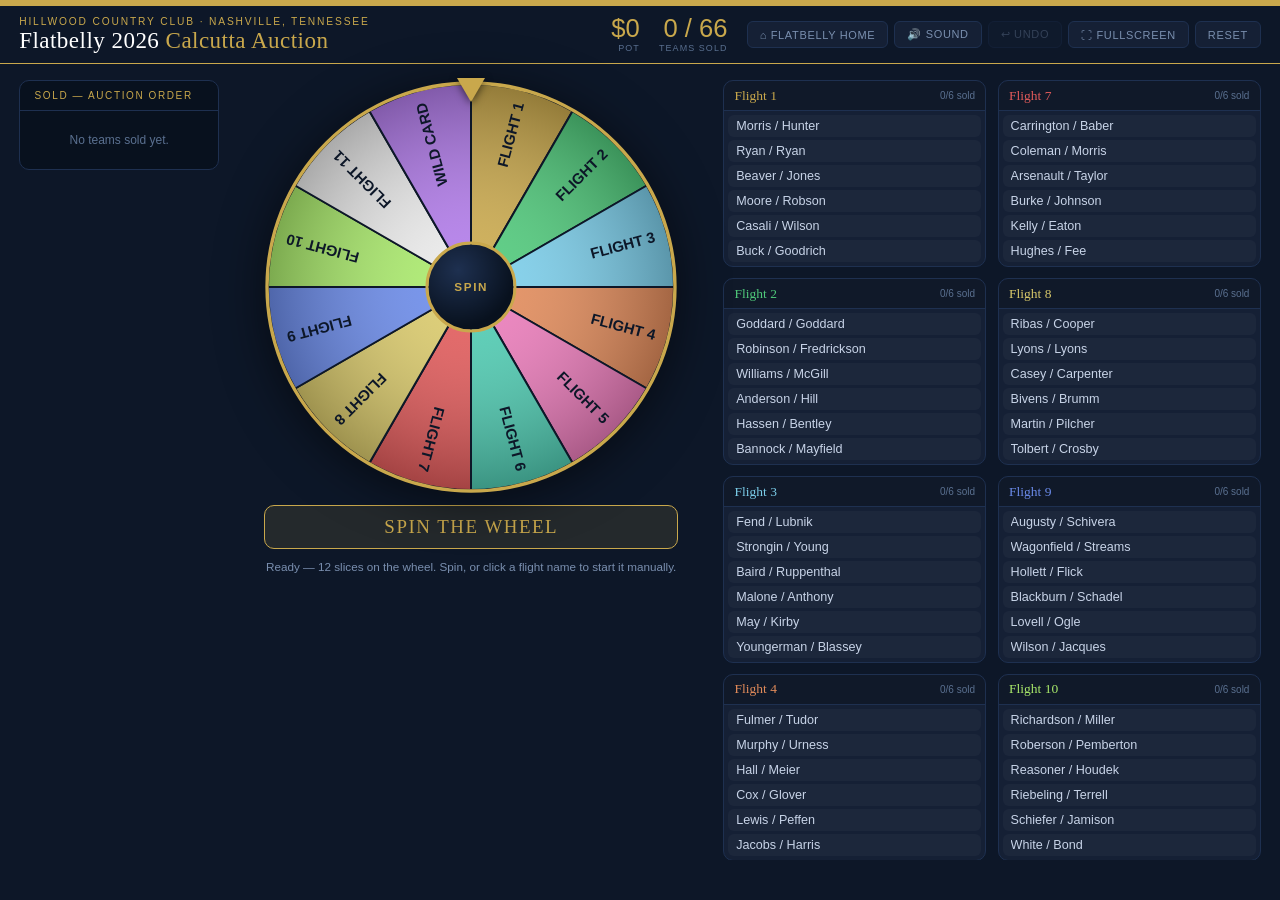
==== calcutta.html @ bdec3288 "Calcutta wheel: manual flight override Click a flight header to put that flight on the block without" ====
<!DOCTYPE html>
<html lang="en">
<head>
  <meta charset="UTF-8">
  <meta name="viewport" content="width=device-width, initial-scale=1.0">
  <title>The Calcutta — The 2026 Flatbelly</title>
  <style>
    *, *::before, *::after { box-sizing: border-box; margin: 0; padding: 0; }
    :root {
      --navy: #0d1728; --navy2: #152035; --navy3: #08111e;
      --line: #1e3050; --gold: #C9A84C; --mut: #7a8faf; --dim: #5a7090;
      --wc: #b07ae8;
    }
    html, body { height: 100%; }
    body { background: var(--navy); font-family: Georgia, 'Times New Roman', serif; color: #fff; overflow-x: hidden; }
    .hero-stripe { height: 6px; background: var(--gold); }
    .topbar { display: flex; align-items: center; justify-content: space-between; gap: 1rem; padding: 0.6rem 1.2rem; border-bottom: 1px solid var(--gold); background: var(--navy); flex-wrap: wrap; }
    .brand { display: flex; flex-direction: column; }
    .brand-eyebrow { font-size: clamp(9px, 0.8vw, 12px); letter-spacing: 0.18em; color: var(--gold); font-family: 'Helvetica Neue', Arial, sans-serif; font-weight: 500; text-transform: uppercase; }
    .brand-title { font-size: clamp(18px, 1.8vw, 28px); font-weight: normal; letter-spacing: 0.02em; }
    .brand-title span { color: var(--gold); }
    .top-status { display: flex; align-items: center; gap: 1.2rem; }
    .pickcount { text-align: right; font-family: 'Helvetica Neue', Arial, sans-serif; }
    .pickcount .n { font-size: clamp(20px, 2vw, 30px); color: var(--gold); font-weight: 500; line-height: 1; }
    .pickcount .l { font-size: clamp(8px, 0.7vw, 11px); letter-spacing: 0.12em; text-transform: uppercase; color: var(--dim); margin-top: 2px; }
    .ctl { display: flex; gap: 6px; }
    .cbtn { font-family: 'Helvetica Neue', Arial, sans-serif; font-size: 11px; letter-spacing: 0.06em; text-transform: uppercase; padding: 6px 12px; border-radius: 6px; border: 1px solid var(--line); background: var(--navy2); color: var(--mut); cursor: pointer; }
    .cbtn:hover { color: #c8d4e8; border-color: #2e4570; }
    .cbtn:disabled { opacity: 0.35; cursor: default; }
    .cbtn.danger:hover { color: #e05a5a; border-color: #6a2a2a; }

    .stage { display: grid; grid-template-columns: clamp(200px, 15vw, 280px) 1fr minmax(440px, 42vw); gap: 1rem; padding: 1rem 1.2rem; align-items: start; height: calc(100vh - 88px); }
    @media (max-width: 1100px) { .stage { grid-template-columns: 1fr; height: auto; } }

    /* ---------- left: sold stream ---------- */
    .stream { border: 1px solid var(--line); border-radius: 10px; background: var(--navy3); display: flex; flex-direction: column; max-height: 100%; overflow: hidden; }
    .stream-head { padding: 0.55rem 0.9rem; border-bottom: 1px solid var(--line); font-family: 'Helvetica Neue', Arial, sans-serif; font-size: 10px; letter-spacing: 0.16em; text-transform: uppercase; color: var(--gold); display: flex; justify-content: space-between; align-items: center; }
    .stream-count { color: var(--dim); }
    .stream-list { overflow-y: auto; padding: 6px; display: flex; flex-direction: column; gap: 4px; }
    .s-item { display: flex; align-items: center; gap: 8px; padding: 5px 8px; border-radius: 7px; background: rgba(255,255,255,0.03); border-left: 3px solid var(--fc, var(--line)); font-family: 'Helvetica Neue', Arial, sans-serif; animation: slidein 0.35s ease; }
    @keyframes slidein { from { transform: translateX(-14px); opacity: 0; } to { transform: none; opacity: 1; } }
    .s-no { font-size: clamp(11px, 1.3vh, 14px); font-weight: 600; color: var(--fc, var(--gold)); min-width: 22px; text-align: right; }
    .s-name { font-size: clamp(12px, 1.5vh, 16px); color: #e8eef8; white-space: nowrap; overflow: hidden; text-overflow: ellipsis; }
    .s-sub { font-size: clamp(8px, 1vh, 11px); color: var(--dim); margin-top: 1px; white-space: nowrap; overflow: hidden; text-overflow: ellipsis; }
    .s-body { min-width: 0; flex: 1; }
    .s-amt { font-size: clamp(12px, 1.5vh, 16px); font-weight: 600; color: var(--gold); flex-shrink: 0; }
    .s-item { cursor: pointer; }
    .s-item:hover { background: rgba(255,255,255,0.08); }
    .s-item.editing { cursor: default; flex-wrap: wrap; }
    .s-edit { display: flex; gap: 5px; width: 100%; margin-top: 5px; }
    .s-edit input { font-family: 'Helvetica Neue', Arial, sans-serif; font-size: 12px; padding: 4px 7px; border-radius: 6px; border: 1px solid var(--line); background: var(--navy2); color: #fff; min-width: 0; outline: none; }
    .s-edit input:focus { border-color: var(--gold); }
    .s-edit .se-amt { width: 34%; text-align: center; }
    .s-edit .se-buyer { flex: 1; }
    .s-edit button { font-size: 12px; padding: 4px 9px; border-radius: 6px; border: 1px solid var(--gold); background: rgba(201,168,76,0.15); color: var(--gold); cursor: pointer; }
    .stream-empty { padding: 1rem; font-family: 'Helvetica Neue', Arial, sans-serif; font-size: 12px; color: var(--dim); text-align: center; }

    /* ---------- center ---------- */
    .center { display: flex; flex-direction: column; align-items: center; gap: 0.8rem; min-width: 0; max-height: 100%; }

    .block-card { width: 100%; text-align: center; border-radius: 16px; border: 2px solid var(--fc, var(--gold)); background: linear-gradient(180deg, rgba(255,255,255,0.05), rgba(0,0,0,0.25)), var(--navy2); box-shadow: 0 0 60px -18px var(--fc, var(--gold)); padding: 1.4rem 1.5rem 1.2rem; display: none; animation: pop 0.35s cubic-bezier(0.2, 1.5, 0.4, 1); }
    .block-card.show { display: block; }
    .bc-eyebrow { font-family: 'Helvetica Neue', Arial, sans-serif; font-size: clamp(10px, 1.4vh, 15px); letter-spacing: 0.24em; text-transform: uppercase; color: var(--fc, var(--gold)); margin-bottom: 0.5rem; }
    .bc-eyebrow .gnum { color: var(--mut); letter-spacing: 0.08em; }
    .bc-leader { font-size: clamp(28px, 6.6vh, 74px); line-height: 1.08; color: #fff; text-shadow: 0 3px 18px rgba(0,0,0,0.5); }
    .bc-leader .amp { color: var(--fc, var(--gold)); font-size: 0.7em; }
    .bc-partners { font-family: 'Helvetica Neue', Arial, sans-serif; font-size: clamp(12px, 2.2vh, 22px); color: var(--mut); margin-top: 0.7rem; line-height: 1.45; }
    .bc-sale { display: none; justify-content: center; gap: 10px; margin-top: 1.1rem; }
    .bc-sale.show { display: flex; }
    .bc-sale input { font-family: 'Helvetica Neue', Arial, sans-serif; font-size: clamp(14px, 2.2vh, 22px); padding: 0.45em 0.7em; border-radius: 9px; border: 1px solid var(--line); background: var(--navy3); color: #fff; text-align: center; outline: none; }
    .bc-sale input:focus { border-color: var(--fc, var(--gold)); box-shadow: 0 0 0 1px var(--fc, var(--gold)); }
    .bc-sale input::placeholder { color: var(--dim); }
    #amtInput { width: clamp(110px, 15vh, 190px); }
    #buyerInput { width: clamp(150px, 22vh, 280px); }
    #amtInput::-webkit-outer-spin-button, #amtInput::-webkit-inner-spin-button { -webkit-appearance: none; margin: 0; }
    #amtInput { -moz-appearance: textfield; appearance: textfield; }
    .bc-hint { font-family: 'Helvetica Neue', Arial, sans-serif; font-size: clamp(9px, 1.2vh, 13px); letter-spacing: 0.1em; text-transform: uppercase; color: var(--dim); margin-top: 1rem; }
    .bc-hint b { color: var(--fc, var(--gold)); font-weight: 600; border: 1px solid var(--fc, var(--gold)); border-radius: 5px; padding: 1px 8px; margin-right: 4px; }
    .block-card.wildmode .bc-leader { color: var(--wc); font-size: clamp(26px, 5.8vh, 62px); }

    .wheel-zone { display: flex; flex-direction: column; align-items: center; gap: 0.7rem; width: 100%; flex: 1; min-height: 0; justify-content: center; }
    .wheel-wrap { position: relative; width: min(100%, 46vh); aspect-ratio: 1; transition: width 0.4s ease; }
    body.auctioning .wheel-wrap { width: min(55%, 22vh); }
    #wheel { width: 100%; height: 100%; display: block; cursor: pointer; filter: drop-shadow(0 6px 24px rgba(0,0,0,0.55)); }
    #wheel.locked { cursor: default; }
    .pointer { position: absolute; top: -2px; left: 50%; transform: translateX(-50%); width: 0; height: 0; border-left: 14px solid transparent; border-right: 14px solid transparent; border-top: 24px solid var(--gold); filter: drop-shadow(0 2px 4px rgba(0,0,0,0.6)); z-index: 3; }
    .hub { position: absolute; top: 50%; left: 50%; transform: translate(-50%,-50%); width: 22%; height: 22%; border-radius: 50%; background: radial-gradient(circle at 35% 30%, #1e3050, var(--navy3) 70%); border: 3px solid var(--gold); display: flex; align-items: center; justify-content: center; z-index: 2; pointer-events: none; }
    .hub-txt { font-family: 'Helvetica Neue', Arial, sans-serif; font-size: clamp(8px, 1.3vh, 13px); letter-spacing: 0.14em; color: var(--gold); font-weight: 600; text-transform: uppercase; }
    .spin-btn { width: min(100%, 46vh); font-family: Georgia, serif; font-size: clamp(15px, 2.1vh, 22px); letter-spacing: 0.08em; padding: 0.6rem; border-radius: 10px; border: 1px solid var(--gold); background: rgba(201,168,76,0.12); color: var(--gold); cursor: pointer; text-transform: uppercase; }
    .spin-btn:hover:not(:disabled) { background: rgba(201,168,76,0.22); }
    .spin-btn:disabled { opacity: 0.3; cursor: default; }
    body.auctioning .spin-btn { display: none; }
    .status-sub-line { font-family: 'Helvetica Neue', Arial, sans-serif; font-size: clamp(10px, 1.3vh, 14px); color: var(--mut); text-align: center; }

    /* ---------- right: board (11 flights, masonry columns) ---------- */
    .board-wrap { max-height: 100%; overflow-y: auto; }
    .board { columns: 3; column-gap: 0.7rem; }
    @media (max-width: 1500px) { .board { columns: 2; } }
    @media (max-width: 1100px) { .board { columns: 2; } }
    @media (max-width: 700px) { .board { columns: 1; } }
    .flight { border: 1px solid var(--line); border-radius: 10px; background: var(--navy2); overflow: hidden; transition: box-shadow 0.25s, border-color 0.25s, opacity 0.25s; break-inside: avoid; margin-bottom: 0.7rem; }
    .flight.active { border-color: var(--fc); box-shadow: 0 0 0 1px var(--fc), 0 0 26px -8px var(--fc); }
    .flight.spent { opacity: 0.5; }
    .fl-head { display: flex; align-items: center; justify-content: space-between; gap: 6px; padding: 0.4rem 0.65rem; border-bottom: 1px solid var(--line); background: rgba(0,0,0,0.22); }
    .fl-head.clickable { cursor: pointer; }
    .fl-head.clickable:hover { background: rgba(255,255,255,0.09); box-shadow: inset 0 0 0 1px var(--fc); }
    .fl-name { font-size: clamp(12px, 1.5vh, 16px); color: var(--fc); }
    .fl-tag { font-family: 'Helvetica Neue', Arial, sans-serif; font-size: 8px; letter-spacing: 0.1em; text-transform: uppercase; padding: 2px 7px; border-radius: 9px; color: var(--navy); background: var(--fc); font-weight: 600; display: none; }
    .flight.active .fl-tag { display: inline-block; animation: pulse 1.4s infinite; }
    .fl-count { font-family: 'Helvetica Neue', Arial, sans-serif; font-size: 10px; color: var(--dim); }
    @keyframes pulse { 0%,100% { opacity: 1; } 50% { opacity: 0.45; } }
    @keyframes pop { from { transform: scale(0.6); opacity: 0; } to { transform: scale(1); opacity: 1; } }
    .teams { padding: 4px; display: flex; flex-direction: column; gap: 3px; }
    .team { display: flex; align-items: center; gap: 6px; padding: 3px 7px; border-radius: 6px; border: 1px solid transparent; background: rgba(255,255,255,0.03); font-family: 'Helvetica Neue', Arial, sans-serif; user-select: none; }
    .team .tinfo { flex: 1; min-width: 0; }
    .team .tleader { font-size: clamp(11px, 1.4vh, 14px); color: #c8d4e8; white-space: nowrap; overflow: hidden; text-overflow: ellipsis; display: block; }
    .team .pickno { font-size: 9px; font-weight: 600; color: var(--navy); background: var(--fc); border-radius: 8px; padding: 1px 6px; flex-shrink: 0; display: none; }
    .team.pickable { cursor: pointer; border-color: var(--fc); background: rgba(255,255,255,0.05); }
    .team.pickable:hover { background: rgba(255,255,255,0.12); transform: translateX(2px); }
    .team.pickable .tleader { color: #fff; }
    .team.wildable { cursor: pointer; border-color: var(--wc); box-shadow: 0 0 8px -3px var(--wc); }
    .team.wildable:hover { background: rgba(176,122,232,0.15); }
    .team.current { background: var(--fc); }
    .team.current .tleader { color: var(--navy); font-weight: 600; }
    .team.picked { opacity: 0.4; }
    .team.picked .tleader { text-decoration: line-through; color: var(--dim); }
    .team.picked .pickno { display: inline-block; }
    .team.picked.wild-pick .pickno { background: var(--wc); }

    /* ---------- result overlay ---------- */
    .overlay { position: fixed; inset: 0; background: rgba(5,10,20,0.82); display: none; align-items: center; justify-content: center; z-index: 50; cursor: pointer; }
    .overlay.show { display: flex; }
    .result-card { text-align: center; padding: 3rem 4.5rem; border-radius: 18px; background: var(--navy2); border: 2px solid var(--rc, var(--gold)); box-shadow: 0 0 80px -10px var(--rc, var(--gold)); animation: pop 0.45s cubic-bezier(0.2, 1.6, 0.4, 1); }
    .result-eyebrow { font-family: 'Helvetica Neue', Arial, sans-serif; font-size: clamp(10px, 1.3vh, 14px); letter-spacing: 0.22em; text-transform: uppercase; color: var(--mut); margin-bottom: 0.6rem; }
    .result-name { font-size: clamp(40px, 9vh, 92px); color: var(--rc, var(--gold)); line-height: 1.05; }
    .result-sub { font-family: 'Helvetica Neue', Arial, sans-serif; font-size: clamp(12px, 1.6vh, 17px); color: var(--mut); margin-top: 0.9rem; }
    #confetti { position: fixed; inset: 0; pointer-events: none; z-index: 60; }

    .done-card { width: 100%; text-align: center; border: 1px solid var(--gold); border-radius: 16px; background: rgba(201,168,76,0.1); padding: 2.2rem 1rem; font-size: clamp(20px, 3.6vh, 40px); color: var(--gold); display: none; }
    body.done .done-card { display: block; }
  </style>
</head>
<body>
  <div class="hero-stripe"></div>
  <div class="topbar">
    <div class="brand">
      <div class="brand-eyebrow">Hillwood Country Club · Nashville, Tennessee</div>
      <div class="brand-title">Flatbelly 2026 <span>Calcutta Auction</span></div>
    </div>
    <div class="top-status">
      <div class="pickcount"><div class="n" id="potN">$0</div><div class="l">Pot</div></div>
      <div class="pickcount"><div class="n" id="pickN">0 / 66</div><div class="l">Teams Sold</div></div>
      <div class="ctl">
        <a class="cbtn" href="index.html" style="text-decoration:none;display:inline-flex;align-items:center;">⌂ Flatbelly Home</a>
        <button class="cbtn" id="soundBtn">🔊 Sound</button>
        <button class="cbtn" id="undoBtn">↩ Undo</button>
        <button class="cbtn" id="fsBtn">⛶ Fullscreen</button>
        <button class="cbtn danger" id="resetBtn">Reset</button>
      </div>
    </div>
  </div>

  <div class="stage">
    <!-- left: running sold stream -->
    <div class="stream">
      <div class="stream-head"><span>Sold — Auction Order</span><span class="stream-count" id="streamCount"></span></div>
      <div class="stream-list" id="streamList"><div class="stream-empty">No teams sold yet.</div></div>
    </div>

    <!-- center: current team + wheel -->
    <div class="center">
      <div class="block-card" id="blockCard">
        <div class="bc-eyebrow" id="bcEyebrow"></div>
        <div class="bc-leader" id="bcLeader"></div>
        <div class="bc-partners" id="bcPartners"></div>
        <div class="bc-sale" id="bcSale">
          <input id="amtInput" type="number" min="0" step="5" placeholder="$ amount" autocomplete="off">
          <input id="buyerInput" list="buyerList" placeholder="Purchaser" autocomplete="off">
          <datalist id="buyerList"></datalist>
        </div>
        <div class="bc-hint" id="bcHint"></div>
      </div>
      <div class="done-card">🏆 That's the board — all 66 teams sold.<br><span style="font-size:0.55em;color:var(--mut);font-family:'Helvetica Neue',Arial,sans-serif;">See you Saturday at the shootout.</span></div>
      <div class="wheel-zone">
        <div class="wheel-wrap">
          <div class="pointer"></div>
          <canvas id="wheel"></canvas>
          <div class="hub"><div class="hub-txt" id="hubTxt">Spin</div></div>
        </div>
        <button class="spin-btn" id="spinBtn">Spin the Wheel</button>
        <div class="status-sub-line" id="statusSub">Click the wheel to draw the first flight</div>
      </div>
    </div>

    <!-- right: flight board -->
    <div class="board-wrap"><div class="board" id="board"></div></div>
  </div>

  <div class="overlay" id="overlay">
    <div class="result-card" id="resultCard">
      <div class="result-eyebrow">The wheel says</div>
      <div class="result-name" id="resultName"></div>
      <div class="result-sub" id="resultSub"></div>
    </div>
  </div>
  <canvas id="confetti"></canvas>

<script>
/* ============================================================================
   EDIT HERE — flights & teams. 2026 Flatbelly: 66 member/guest teams, eleven
   flights of six (official flight sheet, updated July 23 — Jimmy Magic in for
   Robert Turk alongside Prins). member = Hillwood CC; club = guest's club;
   hcp = combined team index shown on the field page.
   WILD_CARDS = number of Wild Card slices on the wheel (a Wild Card lets the
   room auction ANY remaining team from any flight, then spin again).
   ========================================================================== */
const WILD_CARDS = 1;
const FLIGHT_DEFS = [
  { key:'1',  name:'Flight 1',  color:'#C9A84C' },
  { key:'2',  name:'Flight 2',  color:'#4fc87a' },
  { key:'3',  name:'Flight 3',  color:'#7acce8' },
  { key:'4',  name:'Flight 4',  color:'#e08a5a' },
  { key:'5',  name:'Flight 5',  color:'#e87ab8' },
  { key:'6',  name:'Flight 6',  color:'#4ec9b0' },
  { key:'7',  name:'Flight 7',  color:'#e05a5a' },
  { key:'8',  name:'Flight 8',  color:'#d8c86a' },
  { key:'9',  name:'Flight 9',  color:'#6a8ae8' },
  { key:'10', name:'Flight 10', color:'#a8e86a' },
  { key:'11', name:'Flight 11', color:'#e8e8e8' },
];
const TEAMS = [
  // ---- Flight 1 -----------------------------------------------------------
  {flight:'1',  num:1,  member:"Chris Morris",       guest:"Gray Hunter",        club:"Tucson CC",             hcp:"+2.2"},
  {flight:'1',  num:2,  member:"Eddie Ryan",         guest:"Kevin Ryan",         club:"Richland CC",           hcp:"+2.1"},
  {flight:'1',  num:3,  member:"Nathaniel Beaver",   guest:"Drew Jones",         club:"Club TBA",              hcp:"+1.6"},
  {flight:'1',  num:4,  member:"Roe Moore",          guest:"Will Robson",        club:"Coldstream CC",         hcp:"0.7"},
  {flight:'1',  num:5,  member:"Curt Casali",        guest:"Kevin Wilson",       club:"Golf Club of TN",       hcp:"3.9"},
  {flight:'1',  num:6,  member:"Sean Buck",          guest:"Warren Goodrich",    club:"Richland CC",           hcp:"6.4"},
  // ---- Flight 2 -----------------------------------------------------------
  {flight:'2',  num:7,  member:"Cris Goddard",       guest:"Clay Goddard",       club:"Horseshoe Bend CC",     hcp:"6.5"},
  {flight:'2',  num:8,  member:"Josh Robinson",      guest:"Luke Fredrickson",   club:"Towhee Club",           hcp:"6.7"},
  {flight:'2',  num:9,  member:"Jonathan Williams",  guest:"Matt McGill",        club:"The Club at Olde Stone",hcp:"8.0"},
  {flight:'2',  num:10, member:"Morgan Anderson",    guest:"Justin Hill",        club:"Golden Eagle GC",       hcp:"8.3"},
  {flight:'2',  num:11, member:"Mike Hassen",        guest:"Clay Bentley",       club:"NCGA",                  hcp:"8.6"},
  {flight:'2',  num:12, member:"Brandon Bannock",    guest:"William Mayfield",   club:"Brentwood CC",          hcp:"9.1"},
  // ---- Flight 3 -----------------------------------------------------------
  {flight:'3',  num:13, member:"Nate Fend",          guest:"David Lubnik",       club:"Richland CC",           hcp:"9.2"},
  {flight:'3',  num:14, member:"Kyle Strongin",      guest:"Logan Young",        club:"Towhee Club",           hcp:"10.4"},
  {flight:'3',  num:15, member:"Patrick Baird",      guest:"Matt Ruppenthal",    club:"TGA",                   hcp:"11.1"},
  {flight:'3',  num:16, member:"Evan Malone",        guest:"Colin Anthony",      club:"The Grove",             hcp:"11.6"},
  {flight:'3',  num:17, member:"Billy May",          guest:"Alan Kirby",         club:"Westhaven GC",          hcp:"12.1"},
  {flight:'3',  num:18, member:"Ryan Youngerman",    guest:"Cole Blassey",       club:"Hedingham GC",          hcp:"12.6"},
  // ---- Flight 4 -----------------------------------------------------------
  {flight:'4',  num:19, member:"Jay Fulmer",         guest:"David Tudor",        club:"Belle Meade CC",        hcp:"13.2"},
  {flight:'4',  num:20, member:"Kevin Murphy",       guest:"Brian Urness",       club:"Spring Hill GC",        hcp:"13.2"},
  {flight:'4',  num:21, member:"Zachary Hall",       guest:"Landon Meier",       club:"Old Natchez",           hcp:"14.0"},
  {flight:'4',  num:22, member:"Walker Cox",         guest:"Jody Glover",        club:"TGA",                   hcp:"14.5"},
  {flight:'4',  num:23, member:"Lee Lewis",          guest:"Will Peffen",        club:"TGA",                   hcp:"14.6"},
  {flight:'4',  num:24, member:"Jim Jacobs",         guest:"Jonathan Harris",    club:"Belle Meade CC",        hcp:"14.7"},
  // ---- Flight 5 -----------------------------------------------------------
  {flight:'5',  num:25, member:"Tyler Pinson",       guest:"Cam Arnold",         club:"Old Natchez",           hcp:"14.9"},
  {flight:'5',  num:26, member:"Will Hatfield",      guest:"Mark Butrico",       club:"GAP GC",                hcp:"15.2"},
  {flight:'5',  num:27, member:"Michael Bash",       guest:"Brad Price",         club:"Indian Hills CC",       hcp:"15.3"},
  {flight:'5',  num:28, member:"Rob Leathers",       guest:"Kerry Oakley",       club:"Belle Meade CC",        hcp:"15.6"},
  {flight:'5',  num:29, member:"Kellen Moore",       guest:"Clint Ing",          club:"Legacy Golf Club",      hcp:"15.9"},
  {flight:'5',  num:30, member:"Matthew VanArsdale", guest:"Justin Smith",       club:"Links at Stono Ferry",  hcp:"15.9"},
  // ---- Flight 6 -----------------------------------------------------------
  {flight:'6',  num:31, member:"Clark Malloy",       guest:"Daniel Byrd",        club:"Greystone G&CC",        hcp:"16.2"},
  {flight:'6',  num:32, member:"Edward Poirier",     guest:"Julian Scruggs",     club:"Belle Meade CC",        hcp:"16.4"},
  {flight:'6',  num:33, member:"Chris Fowler",       guest:"Clay Fowler",        club:"Jackson CC",            hcp:"16.6"},
  {flight:'6',  num:34, member:"Cary Leaman",        guest:"Joe Cox",            club:"Richland CC",           hcp:"16.6"},
  {flight:'6',  num:35, member:"Andrew Quinn",       guest:"Richard Howell",     club:"TGA",                   hcp:"16.8"},
  {flight:'6',  num:36, member:"Nick Harb",          guest:"Andrew Moreton",     club:"Richland CC",           hcp:"16.9"},
  // ---- Flight 7 -----------------------------------------------------------
  {flight:'7',  num:37, member:"Mitch Carrington",   guest:"Sam Baber",          club:"CC of Little Rock",     hcp:"17.7"},
  {flight:'7',  num:38, member:"Will David Coleman", guest:"Caleb Morris",       club:"Grasslands Club",       hcp:"17.8"},
  {flight:'7',  num:39, member:"Pete Arsenault",     guest:"David Taylor",       club:"TGA",                   hcp:"18.3"},
  {flight:'7',  num:40, member:"Adam Burke",         guest:"Brandon Johnson",    club:"TGA",                   hcp:"18.5"},
  {flight:'7',  num:41, member:"Andrew Kelly",       guest:"Cody Eaton",         club:"Temple Hills Club",     hcp:"18.7"},
  {flight:'7',  num:42, member:"Jim Hughes",         guest:"Grant Fee",          club:"FSGA",                  hcp:"19.6"},
  // ---- Flight 8 -----------------------------------------------------------
  {flight:'8',  num:43, member:"Michael Ribas",      guest:"Matt Cooper",        club:"TGA",                   hcp:"19.9"},
  {flight:'8',  num:44, member:"Nathan Lyons",       guest:"Jeremy Lyons",       club:"Old Natchez",           hcp:"20.1"},
  {flight:'8',  num:45, member:"Peter Casey",        guest:"William Carpenter",  club:"Richland CC",           hcp:"20.3"},
  {flight:'8',  num:46, member:"Shaun Bivens",       guest:"Michael Brumm",      club:"Belleair CC",           hcp:"20.6"},
  {flight:'8',  num:47, member:"Dan Martin",         guest:"Thomas Pilcher",     club:"Lakewood GC",           hcp:"20.6"},
  {flight:'8',  num:48, member:"Brian Tolbert",      guest:"Colin Crosby",       club:"Belle Meade CC",        hcp:"20.7"},
  // ---- Flight 9 -----------------------------------------------------------
  {flight:'9',  num:49, member:"Tyler Augusty",      guest:"Bryan Schivera",     club:"Savannah GC",           hcp:"22.0"},
  {flight:'9',  num:50, member:"Ben Wagonfield",     guest:"Michael Streams",    club:"TGA",                   hcp:"22.1"},
  {flight:'9',  num:51, member:"Travis Hollett",     guest:"Ben Flick",          club:"McCabe GC",             hcp:"22.6"},
  {flight:'9',  num:52, member:"Brent Blackburn",    guest:"David Schadel",      club:"Old Natchez",           hcp:"24.3"},
  {flight:'9',  num:53, member:"Reece Lovell",       guest:"Jake Ogle",          club:"Cherokee CC",           hcp:"24.8"},
  {flight:'9',  num:54, member:"Blake Wilson",       guest:"Richard Jacques",    club:"Belle Meade CC",        hcp:"26.4"},
  // ---- Flight 10 ----------------------------------------------------------
  {flight:'10', num:55, member:"Raoul Richardson",   guest:"Chase Miller",       club:"Belle Meade CC",        hcp:"27.2"},
  {flight:'10', num:56, member:"Jason Roberson",     guest:"David Pemberton",    club:"Brentwood CC",          hcp:"28.0"},
  {flight:'10', num:57, member:"Nick Reasoner",      guest:"Scott Houdek",       club:"Glenview Park GC",      hcp:"28.2"},
  {flight:'10', num:58, member:"Russell Riebeling",  guest:"Daniel Terrell",     club:"Ted Rhodes",            hcp:"29.7"},
  {flight:'10', num:59, member:"Greg Schiefer",      guest:"Cochrane Jamison",   club:"TGA",                   hcp:"30.2"},
  {flight:'10', num:60, member:"Lee White",          guest:"Davis Bond",         club:"Masters Club",          hcp:"30.8"},
  // ---- Flight 11 ----------------------------------------------------------
  {flight:'11', num:61, member:"Zack Samples",       guest:"Andrew Walker",      club:"Gaylord Springs",       hcp:"32.7"},
  {flight:'11', num:62, member:"Frederick Grace",    guest:"Kevin Galligan",     club:"Meadow Brook Club",     hcp:"33.0"},
  {flight:'11', num:63, member:"Jeremy Hutzel",      guest:"David Hutzel",       club:"GSGA",                  hcp:"33.4"},
  {flight:'11', num:64, member:"Clint Cady",         guest:"Nick Nicholson",     club:"Lexington CC",          hcp:"37.3"},
  {flight:'11', num:65, member:"William Prins",      guest:"Jimmy Magic",        club:"Club TBA",              hcp:"29.4"},
  {flight:'11', num:66, member:"Steven Ludlam",      guest:"Thomas Sinowski",    club:"GSGA",                  hcp:"42.0"},
];
/* ========================== end of editable config ========================= */

const WC_KEY = '__WILD__';
const WC_COLOR = '#b07ae8';
const STORE_KEY = 'flatbelly-calcutta-wheel-v1';
const flightByKey = {}; FLIGHT_DEFS.forEach(f => flightByKey[f.key] = f);
const teamByNum = {}; TEAMS.forEach(t => teamByNum[t.num] = t);
function lastName(n){ return n.trim().split(' ').pop(); }
function shortLabel(t){ return `${lastName(t.member)} / ${lastName(t.guest)}`; }

/* ---------------- state ---------------- */
// phase: 'idle' | 'flight' | 'wild' | 'done'
// current: team num up on the block (null when nothing is up)
let state = freshState();
let history = [];           // snapshots for undo
let spinning = false;
let soundOn = true;

function freshState(){
  return { phase:'idle', activeFlight:null, spunFlights:[], wildUsed:0, picks:[], current:null };
}
function pickedSet(){ return new Set(state.picks.map(p => p.num)); }
function unpickedIn(fk){ const ps = pickedSet(); return TEAMS.filter(t => t.flight===fk && !ps.has(t.num)); }
function wheelOptions(){
  const opts = FLIGHT_DEFS.filter(f => !state.spunFlights.includes(f.key))
    .map(f => ({ key:f.key, label:f.name.toUpperCase(), color:f.color }));
  for(let i = state.wildUsed; i < WILD_CARDS; i++)
    opts.push({ key:WC_KEY, label:'WILD CARD', color:WC_COLOR });
  return opts;
}

function save(){
  try { localStorage.setItem(STORE_KEY, JSON.stringify({ state, history, soundOn })); } catch(e){}
}
function load(){
  try {
    const raw = localStorage.getItem(STORE_KEY);
    if(!raw) return;
    const d = JSON.parse(raw);
    if(d && d.state && Array.isArray(d.state.picks)) { state = d.state; history = d.history || []; }
    if(d && typeof d.soundOn === 'boolean') soundOn = d.soundOn;
  } catch(e){}
}
function snapshot(){ history.push(JSON.stringify(state)); if(history.length > 200) history.shift(); }
function undo(){
  if(spinning || !history.length) return;
  state = JSON.parse(history.pop());
  if(typeof editingIdx !== 'undefined') editingIdx = null;
  save(); render(); drawWheel(rot);
}

/* ---------------- audio ---------------- */
let actx = null;
function ac(){ if(!actx) actx = new (window.AudioContext || window.webkitAudioContext)(); return actx; }
function tick(){
  if(!soundOn) return;
  try {
    const a = ac(), o = a.createOscillator(), g = a.createGain();
    o.type = 'square'; o.frequency.value = 950;
    g.gain.setValueAtTime(0.06, a.currentTime);
    g.gain.exponentialRampToValueAtTime(0.0001, a.currentTime + 0.05);
    o.connect(g); g.connect(a.destination); o.start(); o.stop(a.currentTime + 0.06);
  } catch(e){}
}
function fanfare(wild){
  if(!soundOn) return;
  try {
    const a = ac();
    const notes = wild ? [523, 659, 784, 1047, 1319] : [523, 659, 784];
    notes.forEach((f, i) => {
      const o = a.createOscillator(), g = a.createGain();
      o.type = 'triangle'; o.frequency.value = f;
      const t = a.currentTime + i * 0.12;
      g.gain.setValueAtTime(0.0001, t);
      g.gain.exponentialRampToValueAtTime(0.14, t + 0.02);
      g.gain.exponentialRampToValueAtTime(0.0001, t + 0.5);
      o.connect(g); g.connect(a.destination); o.start(t); o.stop(t + 0.55);
    });
  } catch(e){}
}
function gavel(){
  if(!soundOn) return;
  try {
    const a = ac(), o = a.createOscillator(), g = a.createGain();
    o.type = 'sine'; o.frequency.setValueAtTime(700, a.currentTime);
    o.frequency.exponentialRampToValueAtTime(180, a.currentTime + 0.12);
    g.gain.setValueAtTime(0.14, a.currentTime);
    g.gain.exponentialRampToValueAtTime(0.0001, a.currentTime + 0.15);
    o.connect(g); g.connect(a.destination); o.start(); o.stop(a.currentTime + 0.16);
  } catch(e){}
}

/* ---------------- wheel ---------------- */
const canvas = document.getElementById('wheel');
const ctx = canvas.getContext('2d');
let rot = 0;       // current rotation in radians
let spinToken = 0; // invalidates stale animation frames/watchdogs

function sizeCanvas(){
  const r = canvas.getBoundingClientRect();
  const px = Math.max(2, Math.floor(r.width * (window.devicePixelRatio || 1)));
  if(canvas.width !== px){ canvas.width = px; canvas.height = px; }
}
function drawWheel(rotation){
  sizeCanvas();
  const W = canvas.width, R = W/2;
  ctx.clearRect(0,0,W,W);
  const opts = wheelOptions();
  ctx.save();
  ctx.translate(R,R);
  ctx.rotate(rotation);
  if(!opts.length){
    ctx.beginPath(); ctx.arc(0,0,R-4,0,Math.PI*2);
    ctx.fillStyle = '#152035'; ctx.fill();
    ctx.lineWidth = 4; ctx.strokeStyle = '#C9A84C'; ctx.stroke();
    ctx.restore(); return;
  }
  const seg = (Math.PI*2)/opts.length;
  opts.forEach((o,i)=>{
    const a0 = -Math.PI/2 + i*seg, a1 = a0 + seg;
    ctx.beginPath(); ctx.moveTo(0,0); ctx.arc(0,0,R-4,a0,a1); ctx.closePath();
    ctx.fillStyle = o.color; ctx.fill();
    const grad = ctx.createRadialGradient(0,0,R*0.2, 0,0,R);
    grad.addColorStop(0,'rgba(255,255,255,0.10)'); grad.addColorStop(1,'rgba(0,0,0,0.28)');
    ctx.fillStyle = grad; ctx.fill();
    ctx.lineWidth = Math.max(2, W*0.004); ctx.strokeStyle = '#0d1728'; ctx.stroke();
    ctx.save();
    ctx.rotate(a0 + seg/2);
    ctx.textAlign = 'right'; ctx.textBaseline = 'middle';
    ctx.fillStyle = '#0d1728';
    ctx.font = `600 ${Math.max(10, W*0.036)}px 'Helvetica Neue', Arial, sans-serif`;
    ctx.fillText(o.label, R*0.92, 0);
    ctx.restore();
  });
  ctx.restore();
  ctx.beginPath(); ctx.arc(R,R,R-3,0,Math.PI*2);
  ctx.lineWidth = Math.max(3, W*0.008); ctx.strokeStyle = '#C9A84C'; ctx.stroke();
}

function currentSliceIndex(rotation, n){
  const seg = (Math.PI*2)/n;
  let a = -rotation;
  a = ((a % (Math.PI*2)) + Math.PI*2) % (Math.PI*2);
  return Math.floor(a/seg) % n;
}

function spin(){
  if(spinning || state.phase !== 'idle') return;
  const opts = wheelOptions();
  if(!opts.length) return;
  spinning = true;
  document.getElementById('spinBtn').disabled = true;
  document.getElementById('spinBtn').blur();
  canvas.classList.add('locked');

  const n = opts.length;
  const seg = (Math.PI*2)/n;
  const target = Math.floor(Math.random()*n);
  const jitter = seg * (0.15 + Math.random()*0.7);
  const landing = -(target*seg + jitter);
  const base = ((rot % (Math.PI*2)) + Math.PI*2) % (Math.PI*2);
  let delta = ((landing - base) % (Math.PI*2) + Math.PI*2) % (Math.PI*2);
  delta += (Math.PI*2) * (5 + Math.floor(Math.random()*3)); // 5–7 extra turns
  const dur = 4600 + Math.random()*900;
  const start = performance.now(), r0 = rot;
  let lastIdx = currentSliceIndex(rot, n);
  const my = ++spinToken;

  function finish(){
    if(my !== spinToken || !spinning) return;
    rot = r0 + delta;
    drawWheel(rot);
    finishSpin(opts[currentSliceIndex(rot, n)]);
  }
  function frame(now){
    if(my !== spinToken || !spinning) return;
    const t = Math.min(1, (now - start)/dur);
    const ease = 1 - Math.pow(1 - t, 3);
    rot = r0 + delta * ease;
    drawWheel(rot);
    const idx = currentSliceIndex(rot, n);
    if(idx !== lastIdx){ tick(); lastIdx = idx; }
    if(t < 1) requestAnimationFrame(frame);
    else finish();
  }
  requestAnimationFrame(frame);
  // rAF is suspended in hidden/backgrounded tabs — guarantee the spin resolves.
  setTimeout(finish, dur + 300);
}

function finishSpin(opt){
  spinning = false;
  canvas.classList.remove('locked');
  snapshot();
  if(opt.key === WC_KEY){
    state.wildUsed++;
    state.phase = 'wild';
    state.current = null; // room's choice — click any team to put it up
    if(!TEAMS.some(t => !pickedSet().has(t.num))) advancePhase();
  } else {
    state.spunFlights.push(opt.key);
    state.activeFlight = opt.key;
    state.phase = 'flight';
    const q = unpickedIn(opt.key);
    state.current = q.length ? q[0].num : null;
    if(!q.length) advancePhase(); // flight already emptied by wild cards
  }
  save(); render(); drawWheel(rot);
  showResult(opt);
  fanfare(opt.key === WC_KEY);
  if(opt.key === WC_KEY) confettiBurst();
}

/* ---------------- auction actions ---------------- */
// Click a team on the board: puts it up on the block (doesn't sell it).
function putUp(num){
  const t = teamByNum[num];
  if(!t || spinning || pickedSet().has(num)) return;
  if(state.phase === 'flight' && t.flight !== state.activeFlight) return;
  if(state.phase !== 'flight' && state.phase !== 'wild') return;
  snapshot();
  state.current = num;
  save(); render();
}
// SPACE / ENTER: winning bid — sell the team on the block with whatever amount
// and purchaser are typed in, then bring up the next one.
function sellCurrent(){
  if(spinning || state.current === null) return;
  if(state.phase !== 'flight' && state.phase !== 'wild') return;
  const t = teamByNum[state.current];
  if(!t || pickedSet().has(t.num)) return;
  const amtRaw = document.getElementById('amtInput').value;
  const amount = amtRaw === '' ? null : Math.max(0, Math.round(parseFloat(amtRaw)) || 0);
  const buyer = document.getElementById('buyerInput').value.trim();
  snapshot();
  state.picks.push({ num: t.num, via: state.phase === 'wild' ? 'wild' : t.flight, amount, buyer });
  document.getElementById('amtInput').value = '';
  document.getElementById('buyerInput').value = '';
  document.getElementById('amtInput').blur();
  document.getElementById('buyerInput').blur();
  gavel();
  if(state.phase === 'wild'){
    state.phase = 'idle'; state.current = null;
  } else {
    // next unsold team in this flight, preferring the next team number up
    const q = unpickedIn(state.activeFlight);
    if(q.length){
      const next = q.find(x => x.num > t.num) || q[0];
      state.current = next.num;
    } else advancePhase();
  }
  maybeDone();
  save(); render(); drawWheel(rot);
}
function advancePhase(){
  state.activeFlight = null;
  state.current = null;
  state.phase = 'idle';
}
// Click a flight header: put that flight on the block manually (host override,
// no spin needed — also lets you switch flights mid-auction).
function activateFlight(fk){
  if(spinning || state.phase === 'done') return;
  if(state.phase === 'flight' && state.activeFlight === fk) return;
  const q = unpickedIn(fk);
  if(!q.length) return; // nothing left to sell in that flight
  snapshot();
  // leaving a half-finished flight puts it back on the wheel
  if(state.phase === 'flight' && state.activeFlight && unpickedIn(state.activeFlight).length){
    state.spunFlights = state.spunFlights.filter(k => k !== state.activeFlight);
  }
  // walking away from an unused wild card puts the WILD slice back on the wheel
  if(state.phase === 'wild') state.wildUsed = Math.max(0, state.wildUsed - 1);
  if(!state.spunFlights.includes(fk)) state.spunFlights.push(fk);
  state.phase = 'flight';
  state.activeFlight = fk;
  state.current = q[0].num;
  save(); render(); drawWheel(rot);
}
function maybeDone(){
  if(TEAMS.every(t => pickedSet().has(t.num))){
    state.phase = 'done'; state.activeFlight = null; state.current = null;
  }
}

/* ---------------- render ---------------- */
const boardEl = document.getElementById('board');
let lastBlockTeam = null; // clears the sale inputs when a new team comes up
let editingIdx = null;    // stream row being edited (transient)

function potTotal(){ return state.picks.reduce((s,p)=> s + (p.amount || 0), 0); }
function buyersSeen(){
  const out = [];
  state.picks.forEach(p => { if(p.buyer && !out.includes(p.buyer)) out.push(p.buyer); });
  return out;
}

function render(){
  const ps = pickedSet();
  const pickNoByNum = {}; state.picks.forEach((p,i)=> pickNoByNum[p.num] = i+1);
  const auctioning = (state.phase === 'flight' || state.phase === 'wild');
  document.body.classList.toggle('auctioning', auctioning);
  document.body.classList.toggle('done', state.phase === 'done');

  // ---- big "on the block" card ----
  const bc = document.getElementById('blockCard');
  const bcSale = document.getElementById('bcSale');
  bc.classList.remove('show','wildmode');
  bcSale.classList.remove('show');
  if(auctioning){
    bc.classList.add('show');
    if(state.current !== null){
      const t = teamByNum[state.current];
      const wild = state.phase === 'wild';
      const color = wild ? WC_COLOR : flightByKey[t.flight].color;
      bc.style.setProperty('--fc', color);
      document.getElementById('bcEyebrow').innerHTML =
        `${wild ? '★ Wild Card' : flightByKey[t.flight].name} · Now on the Block · <span class="gnum">Team #${t.num}</span>`;
      document.getElementById('bcLeader').innerHTML =
        `${t.member} <span class="amp">&amp;</span> ${t.guest}`;
      document.getElementById('bcPartners').textContent =
        `Hillwood CC · ${t.club} · Team index ${t.hcp}`;
      document.getElementById('bcHint').innerHTML = `<b>SPACE</b> or <b>ENTER</b> Sold — next team`;
      bcSale.classList.add('show');
      if(state.current !== lastBlockTeam){
        document.getElementById('amtInput').value = '';
        document.getElementById('buyerInput').value = '';
        document.getElementById('amtInput').focus();
      }
    } else {
      // wild card, nothing chosen yet
      bc.classList.add('wildmode');
      bc.style.setProperty('--fc', WC_COLOR);
      document.getElementById('bcEyebrow').textContent = '★ Wild Card ★';
      document.getElementById('bcLeader').textContent = 'Pick any team';
      document.getElementById('bcPartners').textContent = 'Click any remaining team on the board to put it up';
      document.getElementById('bcHint').innerHTML = `then <b>SPACE</b> to sell`;
    }
  }
  lastBlockTeam = state.current;

  // buyer autocomplete from everyone who has bought so far
  document.getElementById('buyerList').innerHTML =
    buyersSeen().map(b => `<option value="${b.replace(/"/g,'&quot;')}"></option>`).join('');

  // ---- board ----
  boardEl.innerHTML = '';
  FLIGHT_DEFS.forEach(f=>{
    const teams = TEAMS.filter(t => t.flight === f.key);
    const remaining = teams.filter(t => !ps.has(t.num)).length;
    const div = document.createElement('div');
    div.className = 'flight';
    div.style.setProperty('--fc', f.color);
    if(state.phase === 'flight' && state.activeFlight === f.key) div.classList.add('active');
    if(state.spunFlights.includes(f.key) && !(state.phase==='flight' && state.activeFlight===f.key) && remaining===0) div.classList.add('spent');
    div.innerHTML = `<div class="fl-head">
        <span class="fl-name">${f.name}</span>
        <span class="fl-tag">On the Block</span>
        <span class="fl-count">${teams.length - remaining}/${teams.length} sold</span>
      </div><div class="teams"></div>`;
    const head = div.querySelector('.fl-head');
    if(!spinning && state.phase !== 'done' && remaining > 0 && !(state.phase === 'flight' && state.activeFlight === f.key)){
      head.classList.add('clickable');
      head.title = `Put ${f.name} on the block (no spin)`;
      head.addEventListener('click', ()=> activateFlight(f.key));
    }
    const wrap = div.querySelector('.teams');
    teams.forEach(t=>{
      const el = document.createElement('div');
      el.className = 'team';
      const picked = ps.has(t.num);
      if(picked){
        el.classList.add('picked');
        if(state.picks[pickNoByNum[t.num]-1].via === 'wild') el.classList.add('wild-pick');
      } else if(!spinning && state.phase === 'flight' && t.flight === state.activeFlight){
        el.classList.add(t.num === state.current ? 'current' : 'pickable');
      } else if(!spinning && state.phase === 'wild'){
        el.classList.add(t.num === state.current ? 'current' : 'wildable');
      }
      el.innerHTML = `<span class="tinfo"><span class="tleader">${shortLabel(t)}</span></span>
        <span class="pickno">${picked ? pickNoByNum[t.num] : ''}</span>`;
      el.title = `${t.member} & ${t.guest} — ${t.club} — team index ${t.hcp}`;
      el.addEventListener('click', ()=> putUp(t.num));
      wrap.appendChild(el);
    });
    boardEl.appendChild(div);
  });

  // ---- left stream (newest on top; click a row to fix amount/purchaser) ----
  const list = document.getElementById('streamList');
  document.getElementById('streamCount').textContent = state.picks.length ? `${state.picks.length} sold` : '';
  if(!state.picks.length){
    list.innerHTML = '<div class="stream-empty">No teams sold yet.</div>';
  } else {
    list.innerHTML = '';
    for(let i = state.picks.length - 1; i >= 0; i--){
      const p = state.picks[i], t = teamByNum[p.num];
      const wild = p.via === 'wild';
      const color = wild ? WC_COLOR : flightByKey[t.flight].color;
      const item = document.createElement('div');
      item.className = 's-item';
      item.style.setProperty('--fc', color);
      const subBits = [flightByKey[t.flight].name];
      if(p.buyer) subBits.push(p.buyer);
      const amtHtml = p.amount != null ? `<span class="s-amt">$${p.amount.toLocaleString()}</span>` : '';
      item.innerHTML = `<span class="s-no">${i+1}</span>
        <span class="s-body"><span class="s-name">${shortLabel(t)}${wild ? ' ★' : ''}</span>
        <div class="s-sub">${subBits.join(' · ')}</div></span>${amtHtml}`;
      if(editingIdx === i){
        item.classList.add('editing');
        const ed = document.createElement('div');
        ed.className = 's-edit';
        ed.innerHTML = `<input class="se-amt" type="number" min="0" placeholder="$" value="${p.amount != null ? p.amount : ''}">
          <input class="se-buyer" placeholder="Purchaser" value="${(p.buyer||'').replace(/"/g,'&quot;')}">
          <button>Save</button>`;
        const commit = ()=>{
          const amtRaw = ed.querySelector('.se-amt').value;
          snapshot();
          p.amount = amtRaw === '' ? null : Math.max(0, Math.round(parseFloat(amtRaw)) || 0);
          p.buyer = ed.querySelector('.se-buyer').value.trim();
          editingIdx = null;
          save(); render();
        };
        ed.querySelector('button').addEventListener('click', ev=>{ ev.stopPropagation(); commit(); });
        ed.querySelectorAll('input').forEach(inp=>{
          inp.addEventListener('click', ev=> ev.stopPropagation());
          inp.addEventListener('keydown', ev=>{
            ev.stopPropagation();
            if(ev.key === 'Enter') commit();
            if(ev.key === 'Escape'){ editingIdx = null; render(); }
          });
        });
        item.appendChild(ed);
        setTimeout(()=> ed.querySelector('.se-amt').focus(), 0);
      } else {
        item.addEventListener('click', ()=>{ editingIdx = i; render(); });
        item.title = 'Click to edit amount / purchaser';
      }
      list.appendChild(item);
    }
    list.scrollTop = 0;
  }

  // ---- counts + controls ----
  document.getElementById('pickN').textContent = `${state.picks.length} / ${TEAMS.length}`;
  document.getElementById('potN').textContent = '$' + potTotal().toLocaleString();
  document.getElementById('undoBtn').disabled = !history.length || spinning;
  document.getElementById('soundBtn').textContent = soundOn ? '🔊 Sound' : '🔇 Muted';
  const canSpin = state.phase === 'idle' && wheelOptions().length > 0 && !spinning;
  document.getElementById('spinBtn').disabled = !canSpin;
  document.getElementById('hubTxt').textContent = canSpin ? 'Spin' : (state.phase === 'done' ? 'Done' : '·');

  const sub = document.getElementById('statusSub');
  if(state.phase === 'flight'){
    const f = flightByKey[state.activeFlight];
    const rem = unpickedIn(state.activeFlight).length;
    sub.textContent = `${f.name}: ${rem} team${rem===1?'':'s'} left — sell them all to unlock the wheel`;
  } else if(state.phase === 'wild'){
    sub.textContent = 'Wild Card — one team, anyone\'s pick, then spin again';
  } else if(state.phase === 'done'){
    sub.textContent = 'Auction complete';
  } else {
    const n = wheelOptions().length;
    sub.textContent = n ? `Ready — ${n} slice${n===1?'':'s'} on the wheel. Spin, or click a flight name to start it manually.` : '';
  }
}

/* ---------------- result overlay + confetti ---------------- */
const overlay = document.getElementById('overlay');
function showResult(opt){
  const card = document.getElementById('resultCard');
  card.style.setProperty('--rc', opt.color);
  document.getElementById('resultName').textContent = opt.key === WC_KEY ? '★ WILD CARD ★' : opt.label;
  document.getElementById('resultSub').textContent = opt.key === WC_KEY
    ? 'Any remaining team may be auctioned'
    : 'Sell every team in this flight before the next spin';
  overlay.classList.add('show');
}
overlay.addEventListener('click', ()=> overlay.classList.remove('show'));

const cCanvas = document.getElementById('confetti');
const cCtx = cCanvas.getContext('2d');
let confetti = [];
function confettiBurst(){
  cCanvas.width = innerWidth; cCanvas.height = innerHeight;
  const colors = ['#C9A84C','#b07ae8','#4fc87a','#7acce8','#ffffff'];
  for(let i=0;i<160;i++){
    confetti.push({
      x: innerWidth/2, y: innerHeight*0.35,
      vx: (Math.random()-0.5)*14, vy: -Math.random()*11 - 3,
      s: 4 + Math.random()*6, c: colors[i % colors.length],
      a: Math.random()*Math.PI, va: (Math.random()-0.5)*0.3, life: 1
    });
  }
  requestAnimationFrame(confettiFrame);
}
function confettiFrame(){
  cCtx.clearRect(0,0,cCanvas.width,cCanvas.height);
  confetti.forEach(p=>{
    p.x += p.vx; p.y += p.vy; p.vy += 0.28; p.a += p.va; p.life -= 0.006;
    cCtx.save(); cCtx.translate(p.x,p.y); cCtx.rotate(p.a);
    cCtx.globalAlpha = Math.max(0, p.life);
    cCtx.fillStyle = p.c; cCtx.fillRect(-p.s/2,-p.s/2,p.s,p.s);
    cCtx.restore();
  });
  confetti = confetti.filter(p => p.life > 0 && p.y < cCanvas.height + 40);
  if(confetti.length) requestAnimationFrame(confettiFrame);
  else cCtx.clearRect(0,0,cCanvas.width,cCanvas.height);
}

/* ---------------- controls ---------------- */
document.getElementById('spinBtn').addEventListener('click', spin);
canvas.addEventListener('click', spin);
document.getElementById('undoBtn').addEventListener('click', e=>{ undo(); e.currentTarget.blur(); });
document.getElementById('soundBtn').addEventListener('click', e=>{ soundOn = !soundOn; save(); render(); e.currentTarget.blur(); });
document.getElementById('resetBtn').addEventListener('click', e=>{
  e.currentTarget.blur();
  if(!confirm('Reset the whole auction board? This clears every pick and spin.')) return;
  state = freshState(); history = []; editingIdx = null;
  save(); render(); drawWheel(rot);
});
document.getElementById('fsBtn').addEventListener('click', e=>{
  e.currentTarget.blur();
  if(document.fullscreenElement) document.exitFullscreen();
  else document.documentElement.requestFullscreen();
});
document.addEventListener('keydown', e=>{
  const inInput = e.target && e.target.tagName === 'INPUT';
  if(e.code === 'Space'){
    // space in the amount field sells too (numbers never contain spaces);
    // only the purchaser field keeps space as a typed character
    if(inInput && e.target.id !== 'amtInput') return;
    e.preventDefault(); // keep space from scrolling / re-clicking focused buttons
    if(overlay.classList.contains('show')) overlay.classList.remove('show');
    else sellCurrent();
  } else if(e.key === 'Enter'){
    if(overlay.classList.contains('show')){ overlay.classList.remove('show'); return; }
    // Enter inside the sale inputs also closes the deal
    if(inInput && (e.target.id === 'amtInput' || e.target.id === 'buyerInput')){
      e.preventDefault(); sellCurrent();
    }
  } else if(e.key === 'Escape'){
    overlay.classList.remove('show');
  } else if((e.key === 'z' || e.key === 'Z') && (e.ctrlKey || e.metaKey) && !inInput){
    e.preventDefault(); undo();
  }
});
window.addEventListener('resize', ()=> drawWheel(rot));
// The pane/TV may lay the canvas out at 0px first (hidden tab, casting handoff);
// redraw whenever its box actually changes size.
new ResizeObserver(()=> drawWheel(rot)).observe(canvas);

/* ---------------- boot ---------------- */
load();
render();
drawWheel(rot);
</script>
</body>
</html>
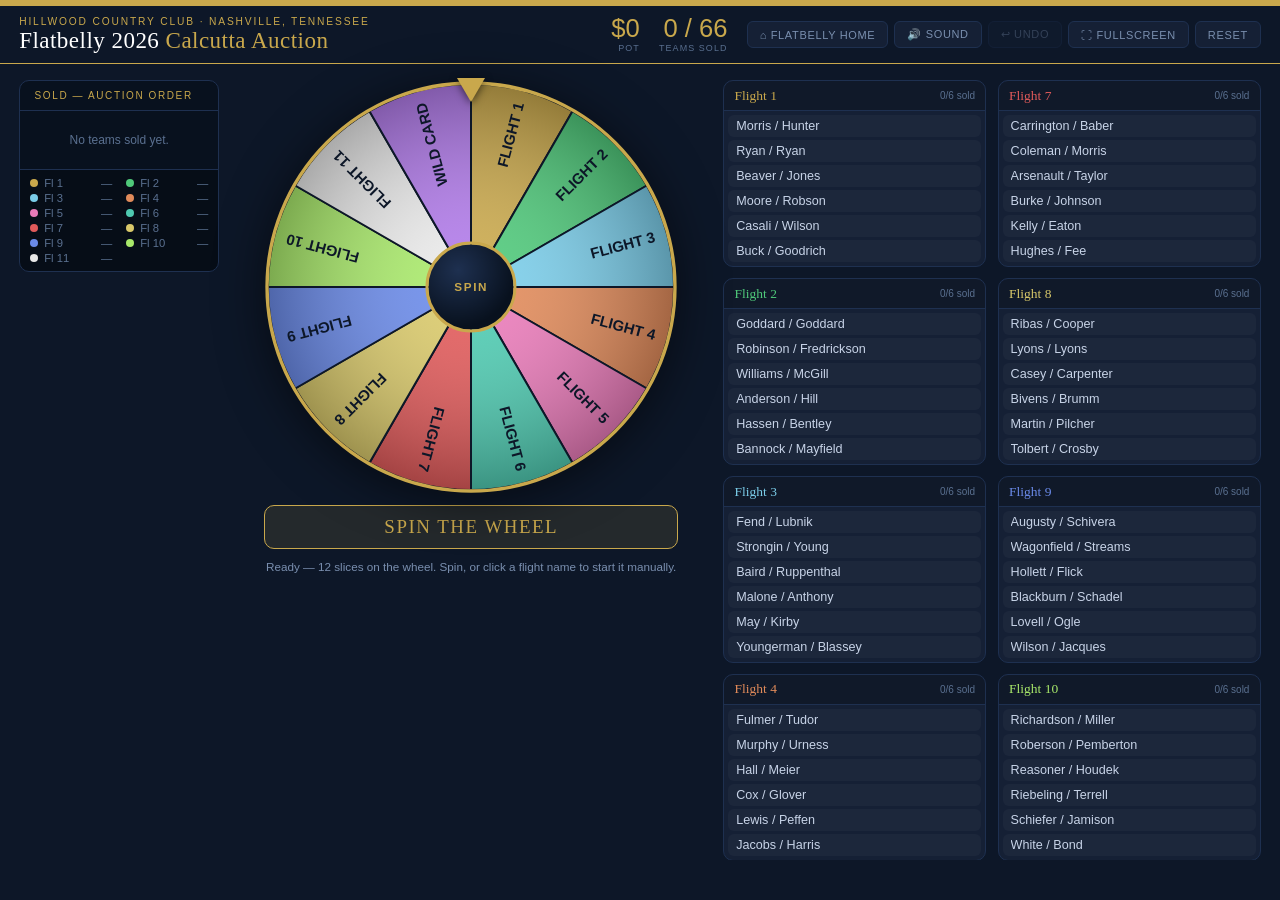
==== commit e7945fd2: "Calcutta wheel: per-flight totals pinned under the sold stream Compact two-column grid with flight c" ====
--- a/calcutta.html
+++ b/calcutta.html
@@ -44,6 +44,8 @@
     .s-sub { font-size: clamp(8px, 1vh, 11px); color: var(--dim); margin-top: 1px; white-space: nowrap; overflow: hidden; text-overflow: ellipsis; }
     .s-body { min-width: 0; flex: 1; }
     .s-amt { font-size: clamp(12px, 1.5vh, 16px); font-weight: 600; color: var(--gold); flex-shrink: 0; }
+    .s-buyer { color: #e8eef8; font-weight: 600; }
+    .s-nobuyer { color: var(--dim); font-style: italic; }
     .s-item { cursor: pointer; }
     .s-item:hover { background: rgba(255,255,255,0.08); }
     .s-item.editing { cursor: default; flex-wrap: wrap; }
@@ -54,6 +56,12 @@
     .s-edit .se-buyer { flex: 1; }
     .s-edit button { font-size: 12px; padding: 4px 9px; border-radius: 6px; border: 1px solid var(--gold); background: rgba(201,168,76,0.15); color: var(--gold); cursor: pointer; }
     .stream-empty { padding: 1rem; font-family: 'Helvetica Neue', Arial, sans-serif; font-size: 12px; color: var(--dim); text-align: center; }
+    .flight-totals { border-top: 1px solid var(--line); background: rgba(0,0,0,0.25); padding: 7px 10px; display: grid; grid-template-columns: 1fr 1fr; gap: 3px 14px; font-family: 'Helvetica Neue', Arial, sans-serif; flex-shrink: 0; }
+    .ftl-row { display: flex; justify-content: space-between; align-items: center; font-size: clamp(10px, 1.25vh, 13px); }
+    .ftl-name { color: var(--dim); display: flex; align-items: center; gap: 6px; }
+    .ftl-dot { width: 8px; height: 8px; border-radius: 50%; background: var(--fc); flex-shrink: 0; }
+    .ftl-amt { color: var(--gold); font-weight: 600; }
+    .ftl-amt.zero { color: var(--dim); font-weight: 400; }
 
     /* ---------- center ---------- */
     .center { display: flex; flex-direction: column; align-items: center; gap: 0.8rem; min-width: 0; max-height: 100%; }
@@ -120,6 +128,9 @@
     .team.pickable .tleader { color: #fff; }
     .team.wildable { cursor: pointer; border-color: var(--wc); box-shadow: 0 0 8px -3px var(--wc); }
     .team.wildable:hover { background: rgba(176,122,232,0.15); }
+    .team.grabbable { cursor: pointer; }
+    .team.grabbable:hover { background: rgba(255,255,255,0.09); border-color: var(--fc); }
+    .team.picked { cursor: pointer; }
     .team.current { background: var(--fc); }
     .team.current .tleader { color: var(--navy); font-weight: 600; }
     .team.picked { opacity: 0.4; }
@@ -135,6 +146,15 @@
     .result-name { font-size: clamp(40px, 9vh, 92px); color: var(--rc, var(--gold)); line-height: 1.05; }
     .result-sub { font-family: 'Helvetica Neue', Arial, sans-serif; font-size: clamp(12px, 1.6vh, 17px); color: var(--mut); margin-top: 0.9rem; }
     #confetti { position: fixed; inset: 0; pointer-events: none; z-index: 60; }
+
+    /* ---------- team edit modal ---------- */
+    .edit-card { text-align: left; cursor: default; padding: 1.8rem 2.2rem; min-width: min(420px, 92vw); animation: pop 0.25s ease; }
+    .ed-grid label { display: block; font-family: 'Helvetica Neue', Arial, sans-serif; font-size: 10px; letter-spacing: 0.12em; text-transform: uppercase; color: var(--dim); margin-bottom: 12px; }
+    .ed-grid input, .ed-grid select { display: block; width: 100%; margin-top: 5px; font-family: 'Helvetica Neue', Arial, sans-serif; font-size: 16px; padding: 8px 10px; border-radius: 8px; border: 1px solid var(--line); background: var(--navy3); color: #fff; outline: none; }
+    .ed-grid input:focus, .ed-grid select:focus { border-color: var(--gold); }
+    .ed-btns { display: flex; justify-content: flex-end; gap: 8px; margin-top: 6px; }
+    .cbtn.ed-save { border-color: var(--gold); color: var(--gold); background: rgba(201,168,76,0.12); }
+    .cbtn.ed-save:hover { background: rgba(201,168,76,0.25); color: var(--gold); }
 
     .done-card { width: 100%; text-align: center; border: 1px solid var(--gold); border-radius: 16px; background: rgba(201,168,76,0.1); padding: 2.2rem 1rem; font-size: clamp(20px, 3.6vh, 40px); color: var(--gold); display: none; }
     body.done .done-card { display: block; }
@@ -165,6 +185,7 @@
     <div class="stream">
       <div class="stream-head"><span>Sold — Auction Order</span><span class="stream-count" id="streamCount"></span></div>
       <div class="stream-list" id="streamList"><div class="stream-empty">No teams sold yet.</div></div>
+      <div class="flight-totals" id="flightTotals"></div>
     </div>
 
     <!-- center: current team + wheel -->
@@ -201,6 +222,23 @@
       <div class="result-eyebrow">The wheel says</div>
       <div class="result-name" id="resultName"></div>
       <div class="result-sub" id="resultSub"></div>
+    </div>
+  </div>
+
+  <div class="overlay" id="editModal">
+    <div class="result-card edit-card">
+      <div class="result-eyebrow">Edit Team <span id="edNum"></span></div>
+      <div class="ed-grid">
+        <label>Member (Hillwood)<input id="edMember" autocomplete="off"></label>
+        <label>Guest<input id="edGuest" autocomplete="off"></label>
+        <label>Guest Club<input id="edClub" autocomplete="off"></label>
+        <label>Team Index<input id="edHcp" autocomplete="off"></label>
+        <label>Flight<select id="edFlight"></select></label>
+      </div>
+      <div class="ed-btns">
+        <button class="cbtn" id="edCancel">Cancel</button>
+        <button class="cbtn ed-save" id="edSave">Save</button>
+      </div>
     </div>
   </div>
   <canvas id="confetti"></canvas>
@@ -316,6 +354,13 @@
 const teamByNum = {}; TEAMS.forEach(t => teamByNum[t.num] = t);
 function lastName(n){ return n.trim().split(' ').pop(); }
 function shortLabel(t){ return `${lastName(t.member)} / ${lastName(t.guest)}`; }
+// Effective team data: the config above merged with any live edits
+// (double-click a team on the board to change names/club/index/flight).
+function T(num){
+  const o = state.overrides && state.overrides[num];
+  return o ? { ...teamByNum[num], ...o } : teamByNum[num];
+}
+function allTeams(){ return TEAMS.map(t => T(t.num)); }
 
 /* ---------------- state ---------------- */
 // phase: 'idle' | 'flight' | 'wild' | 'done'
@@ -326,10 +371,10 @@
 let soundOn = true;
 
 function freshState(){
-  return { phase:'idle', activeFlight:null, spunFlights:[], wildUsed:0, picks:[], current:null };
+  return { phase:'idle', activeFlight:null, spunFlights:[], wildUsed:0, picks:[], current:null, overrides:{} };
 }
 function pickedSet(){ return new Set(state.picks.map(p => p.num)); }
-function unpickedIn(fk){ const ps = pickedSet(); return TEAMS.filter(t => t.flight===fk && !ps.has(t.num)); }
+function unpickedIn(fk){ const ps = pickedSet(); return allTeams().filter(t => t.flight===fk && !ps.has(t.num)); }
 function wheelOptions(){
   const opts = FLIGHT_DEFS.filter(f => !state.spunFlights.includes(f.key))
     .map(f => ({ key:f.key, label:f.name.toUpperCase(), color:f.color }));
@@ -347,6 +392,7 @@
     if(!raw) return;
     const d = JSON.parse(raw);
     if(d && d.state && Array.isArray(d.state.picks)) { state = d.state; history = d.history || []; }
+    if(!state.overrides) state.overrides = {}; // states saved before team editing existed
     if(d && typeof d.soundOn === 'boolean') soundOn = d.soundOn;
   } catch(e){}
 }
@@ -522,21 +568,25 @@
 
 /* ---------------- auction actions ---------------- */
 // Click a team on the board: puts it up on the block (doesn't sell it).
+// Works on ANY unsold team — clicking outside the active flight switches the
+// auction to that team's flight (manual override; the wheel stays consistent).
 function putUp(num){
-  const t = teamByNum[num];
-  if(!t || spinning || pickedSet().has(num)) return;
-  if(state.phase === 'flight' && t.flight !== state.activeFlight) return;
-  if(state.phase !== 'flight' && state.phase !== 'wild') return;
-  snapshot();
-  state.current = num;
-  save(); render();
+  const t = T(num);
+  if(!t || spinning || pickedSet().has(num) || state.phase === 'done') return;
+  if(state.phase === 'wild' || (state.phase === 'flight' && t.flight === state.activeFlight)){
+    snapshot();
+    state.current = num;
+    save(); render();
+    return;
+  }
+  activateFlight(t.flight, num);
 }
 // SPACE / ENTER: winning bid — sell the team on the block with whatever amount
 // and purchaser are typed in, then bring up the next one.
 function sellCurrent(){
   if(spinning || state.current === null) return;
   if(state.phase !== 'flight' && state.phase !== 'wild') return;
-  const t = teamByNum[state.current];
+  const t = T(state.current);
   if(!t || pickedSet().has(t.num)) return;
   const amtRaw = document.getElementById('amtInput').value;
   const amount = amtRaw === '' ? null : Math.max(0, Math.round(parseFloat(amtRaw)) || 0);
@@ -566,16 +616,34 @@
   state.current = null;
   state.phase = 'idle';
 }
+// Click a SOLD team: un-sell it (misclick fix) — the pick is removed, later
+// picks renumber, the pot recalculates, and the team can be auctioned again.
+function unsellTeam(num){
+  if(spinning) return;
+  const idx = state.picks.findIndex(p => p.num === num);
+  if(idx === -1) return;
+  const p = state.picks[idx], t = T(num);
+  let detail = '';
+  if(p.amount != null && p.buyer) detail = ` (sold to ${p.buyer} for $${p.amount.toLocaleString()})`;
+  else if(p.buyer) detail = ` (sold to ${p.buyer})`;
+  else if(p.amount != null) detail = ` (sold for $${p.amount.toLocaleString()})`;
+  if(!confirm(`Put ${shortLabel(t)} back up for auction${detail}? Pick #${idx+1} is removed and later picks renumber.`)) return;
+  snapshot();
+  state.picks.splice(idx, 1);
+  if(state.phase === 'done') state.phase = 'idle';
+  editingIdx = null;
+  save(); render(); drawWheel(rot);
+}
 // Click a flight header: put that flight on the block manually (host override,
 // no spin needed — also lets you switch flights mid-auction).
-function activateFlight(fk){
+function activateFlight(fk, teamNum){
   if(spinning || state.phase === 'done') return;
-  if(state.phase === 'flight' && state.activeFlight === fk) return;
+  if(state.phase === 'flight' && state.activeFlight === fk && teamNum == null) return;
   const q = unpickedIn(fk);
   if(!q.length) return; // nothing left to sell in that flight
   snapshot();
   // leaving a half-finished flight puts it back on the wheel
-  if(state.phase === 'flight' && state.activeFlight && unpickedIn(state.activeFlight).length){
+  if(state.phase === 'flight' && state.activeFlight !== fk && state.activeFlight && unpickedIn(state.activeFlight).length){
     state.spunFlights = state.spunFlights.filter(k => k !== state.activeFlight);
   }
   // walking away from an unused wild card puts the WILD slice back on the wheel
@@ -583,7 +651,7 @@
   if(!state.spunFlights.includes(fk)) state.spunFlights.push(fk);
   state.phase = 'flight';
   state.activeFlight = fk;
-  state.current = q[0].num;
+  state.current = (teamNum != null && q.some(x => x.num === teamNum)) ? teamNum : q[0].num;
   save(); render(); drawWheel(rot);
 }
 function maybeDone(){
@@ -619,7 +687,7 @@
   if(auctioning){
     bc.classList.add('show');
     if(state.current !== null){
-      const t = teamByNum[state.current];
+      const t = T(state.current);
       const wild = state.phase === 'wild';
       const color = wild ? WC_COLOR : flightByKey[t.flight].color;
       bc.style.setProperty('--fc', color);
@@ -655,7 +723,7 @@
   // ---- board ----
   boardEl.innerHTML = '';
   FLIGHT_DEFS.forEach(f=>{
-    const teams = TEAMS.filter(t => t.flight === f.key);
+    const teams = allTeams().filter(t => t.flight === f.key);
     const remaining = teams.filter(t => !ps.has(t.num)).length;
     const div = document.createElement('div');
     div.className = 'flight';
@@ -685,11 +753,31 @@
         el.classList.add(t.num === state.current ? 'current' : 'pickable');
       } else if(!spinning && state.phase === 'wild'){
         el.classList.add(t.num === state.current ? 'current' : 'wildable');
+      } else if(!spinning && state.phase !== 'done'){
+        el.classList.add('grabbable'); // any unsold team can be put up manually
       }
       el.innerHTML = `<span class="tinfo"><span class="tleader">${shortLabel(t)}</span></span>
         <span class="pickno">${picked ? pickNoByNum[t.num] : ''}</span>`;
-      el.title = `${t.member} & ${t.guest} — ${t.club} — team index ${t.hcp}`;
-      el.addEventListener('click', ()=> putUp(t.num));
+      el.title = picked
+        ? `${t.member} & ${t.guest} — ${t.club} — index ${t.hcp} · click = un-sell (back up for auction) · double-click = edit team`
+        : `${t.member} & ${t.guest} — ${t.club} — index ${t.hcp} · click = on the block · double-click = edit team`;
+      // single click puts the team up (or un-sells a sold one); double click
+      // edits it. Delay the click action briefly so a double-click doesn't
+      // also fire it.
+      let clickTimer = null;
+      el.addEventListener('click', ()=>{
+        if(clickTimer) clearTimeout(clickTimer);
+        clickTimer = setTimeout(()=>{
+          clickTimer = null;
+          if(pickedSet().has(t.num)) unsellTeam(t.num);
+          else putUp(t.num);
+        }, 260);
+      });
+      el.addEventListener('dblclick', ev=>{
+        ev.preventDefault();
+        if(clickTimer){ clearTimeout(clickTimer); clickTimer = null; }
+        openEdit(t.num);
+      });
       wrap.appendChild(el);
     });
     boardEl.appendChild(div);
@@ -703,18 +791,19 @@
   } else {
     list.innerHTML = '';
     for(let i = state.picks.length - 1; i >= 0; i--){
-      const p = state.picks[i], t = teamByNum[p.num];
+      const p = state.picks[i], t = T(p.num);
       const wild = p.via === 'wild';
       const color = wild ? WC_COLOR : flightByKey[t.flight].color;
       const item = document.createElement('div');
       item.className = 's-item';
       item.style.setProperty('--fc', color);
-      const subBits = [flightByKey[t.flight].name];
-      if(p.buyer) subBits.push(p.buyer);
+      const buyerHtml = p.buyer
+        ? `<b class="s-buyer">${p.buyer}</b> · ${flightByKey[t.flight].name}`
+        : `<span class="s-nobuyer">no purchaser yet</span> · ${flightByKey[t.flight].name}`;
       const amtHtml = p.amount != null ? `<span class="s-amt">$${p.amount.toLocaleString()}</span>` : '';
       item.innerHTML = `<span class="s-no">${i+1}</span>
         <span class="s-body"><span class="s-name">${shortLabel(t)}${wild ? ' ★' : ''}</span>
-        <div class="s-sub">${subBits.join(' · ')}</div></span>${amtHtml}`;
+        <div class="s-sub">${buyerHtml}</div></span>${amtHtml}`;
       if(editingIdx === i){
         item.classList.add('editing');
         const ed = document.createElement('div');
@@ -750,6 +839,20 @@
     list.scrollTop = 0;
   }
 
+  // ---- per-flight totals under the sold stream ----
+  const flTotals = {};
+  state.picks.forEach(p => {
+    const fk = T(p.num).flight;
+    flTotals[fk] = (flTotals[fk] || 0) + (p.amount || 0);
+  });
+  document.getElementById('flightTotals').innerHTML = FLIGHT_DEFS.map(f => {
+    const amt = flTotals[f.key] || 0;
+    return `<div class="ftl-row" style="--fc:${f.color}">
+      <span class="ftl-name"><span class="ftl-dot"></span>Fl ${f.key}</span>
+      <span class="ftl-amt${amt ? '' : ' zero'}">${amt ? '$' + amt.toLocaleString() : '—'}</span>
+    </div>`;
+  }).join('');
+
   // ---- counts + controls ----
   document.getElementById('pickN').textContent = `${state.picks.length} / ${TEAMS.length}`;
   document.getElementById('potN').textContent = '$' + potTotal().toLocaleString();
@@ -773,6 +876,65 @@
     sub.textContent = n ? `Ready — ${n} slice${n===1?'':'s'} on the wheel. Spin, or click a flight name to start it manually.` : '';
   }
 }
+
+/* ---------------- team edit modal (double-click a team) ---------------- */
+const editModal = document.getElementById('editModal');
+let editTeamNum = null;
+document.getElementById('edFlight').innerHTML =
+  FLIGHT_DEFS.map(f => `<option value="${f.key}">${f.name}</option>`).join('');
+
+function openEdit(num){
+  if(spinning) return;
+  editTeamNum = num;
+  const t = T(num);
+  document.getElementById('edNum').textContent = '#' + num;
+  document.getElementById('edMember').value = t.member;
+  document.getElementById('edGuest').value = t.guest;
+  document.getElementById('edClub').value = t.club;
+  document.getElementById('edHcp').value = t.hcp;
+  document.getElementById('edFlight').value = t.flight;
+  editModal.classList.add('show');
+  document.getElementById('edMember').focus();
+}
+function closeEdit(){ editTeamNum = null; editModal.classList.remove('show'); }
+function saveEdit(){
+  if(editTeamNum === null) return;
+  const base = teamByNum[editTeamNum];
+  const gv = id => document.getElementById(id).value.trim();
+  const vals = {
+    member: gv('edMember') || base.member,
+    guest:  gv('edGuest')  || base.guest,
+    club:   gv('edClub'),
+    hcp:    gv('edHcp'),
+    flight: document.getElementById('edFlight').value,
+  };
+  const o = {};
+  Object.keys(vals).forEach(k => { if(vals[k] !== base[k]) o[k] = vals[k]; });
+  snapshot();
+  if(Object.keys(o).length) state.overrides[editTeamNum] = o;
+  else delete state.overrides[editTeamNum];
+  // keep the auction consistent if the team on the block changed flights
+  if(state.phase === 'flight'){
+    const cur = state.current !== null ? T(state.current) : null;
+    if(cur && cur.flight !== state.activeFlight){
+      const q = unpickedIn(state.activeFlight);
+      state.current = q.length ? q[0].num : null;
+    }
+    if(!unpickedIn(state.activeFlight).length) advancePhase();
+  }
+  closeEdit();
+  save(); render(); drawWheel(rot);
+}
+editModal.addEventListener('click', e => { if(e.target === editModal) closeEdit(); });
+document.getElementById('edCancel').addEventListener('click', closeEdit);
+document.getElementById('edSave').addEventListener('click', saveEdit);
+editModal.querySelectorAll('input, select').forEach(el => {
+  el.addEventListener('keydown', e => {
+    e.stopPropagation();
+    if(e.key === 'Enter') saveEdit();
+    if(e.key === 'Escape') closeEdit();
+  });
+});
 
 /* ---------------- result overlay + confetti ---------------- */
 const overlay = document.getElementById('overlay');
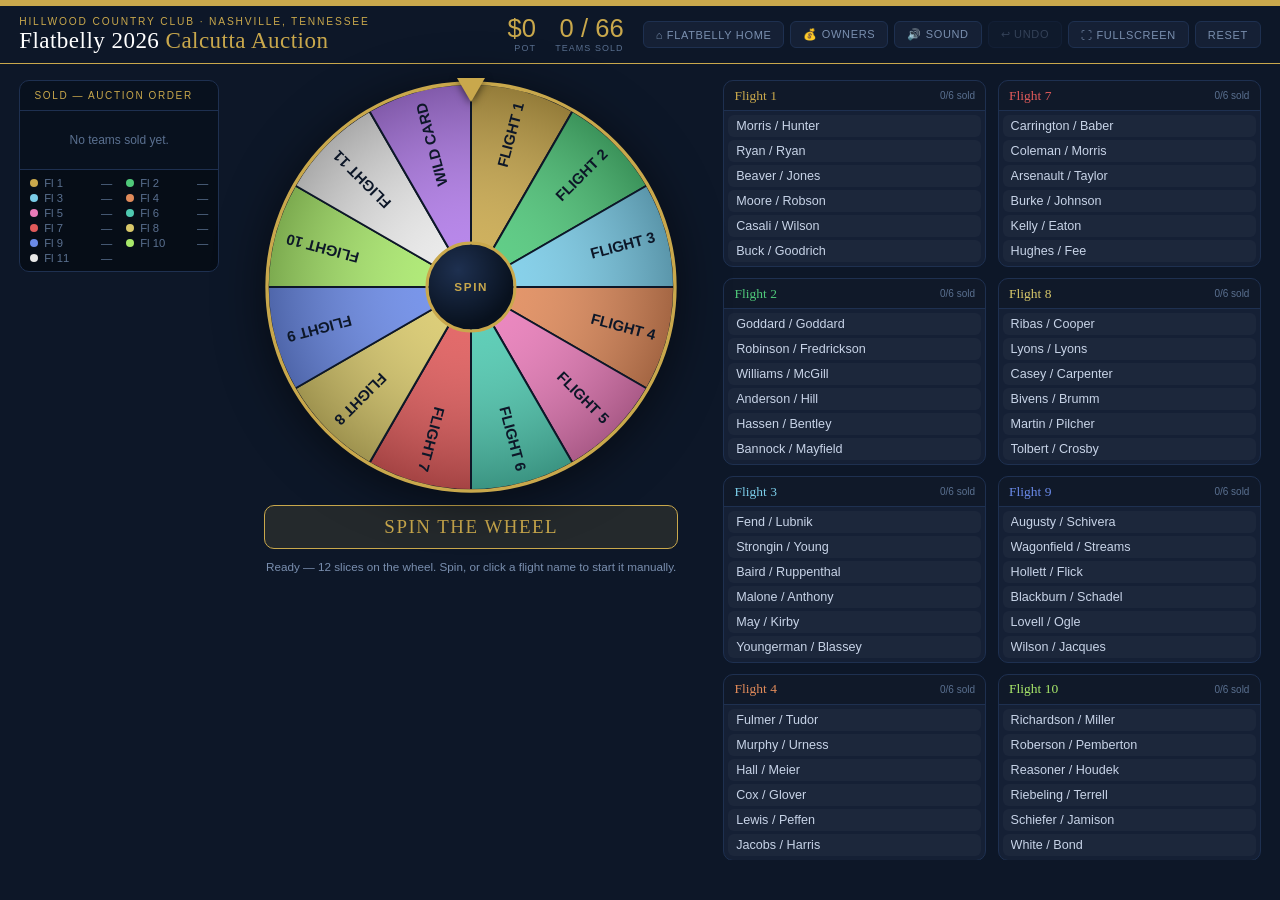
==== commit 5fa6ac6c: "Calcutta wheel: owner settlement table New Owners button (and auto-open when the board is done): eve" ====
--- a/calcutta.html
+++ b/calcutta.html
@@ -156,8 +156,24 @@
     .cbtn.ed-save { border-color: var(--gold); color: var(--gold); background: rgba(201,168,76,0.12); }
     .cbtn.ed-save:hover { background: rgba(201,168,76,0.25); color: var(--gold); }
 
-    .done-card { width: 100%; text-align: center; border: 1px solid var(--gold); border-radius: 16px; background: rgba(201,168,76,0.1); padding: 2.2rem 1rem; font-size: clamp(20px, 3.6vh, 40px); color: var(--gold); display: none; }
+    .done-card { width: 100%; text-align: center; border: 1px solid var(--gold); border-radius: 16px; background: rgba(201,168,76,0.1); padding: 1.4rem 1rem; font-size: clamp(18px, 3vh, 34px); color: var(--gold); display: none; }
     body.done .done-card { display: block; }
+
+    /* ---------- owner settlement ---------- */
+    .owners-card { display: none; width: 100%; border: 1px solid var(--gold); border-radius: 14px; background: var(--navy2); overflow: hidden; }
+    .owners-card.show { display: block; }
+    body.owners-open .wheel-zone { display: none; }
+    .oc-head { display: flex; justify-content: space-between; align-items: center; padding: 0.7rem 1.1rem; border-bottom: 1px solid var(--gold); font-family: Georgia, serif; font-size: clamp(15px, 2.2vh, 22px); color: var(--gold); }
+    .oc-head span:last-child { font-family: 'Helvetica Neue', Arial, sans-serif; font-weight: 600; }
+    .oc-list { max-height: 62vh; overflow-y: auto; }
+    .oc-row { display: flex; align-items: center; gap: 12px; padding: 0.55rem 1.1rem; border-bottom: 1px solid var(--line); }
+    .oc-row:last-child { border-bottom: none; }
+    .oc-rank { font-family: 'Helvetica Neue', Arial, sans-serif; font-size: clamp(11px, 1.5vh, 15px); color: var(--dim); min-width: 22px; text-align: right; }
+    .oc-owner { flex: 1; min-width: 0; }
+    .oc-name { font-size: clamp(16px, 2.4vh, 26px); color: #fff; }
+    .oc-teams { font-family: 'Helvetica Neue', Arial, sans-serif; font-size: clamp(9px, 1.2vh, 12px); color: var(--dim); margin-top: 2px; line-height: 1.5; }
+    .oc-total { font-family: 'Helvetica Neue', Arial, sans-serif; font-size: clamp(18px, 2.8vh, 30px); font-weight: 600; color: var(--gold); flex-shrink: 0; }
+    .oc-count { font-family: 'Helvetica Neue', Arial, sans-serif; font-size: clamp(9px, 1.2vh, 12px); color: var(--dim); text-align: right; }
   </style>
 </head>
 <body>
@@ -172,6 +188,7 @@
       <div class="pickcount"><div class="n" id="pickN">0 / 66</div><div class="l">Teams Sold</div></div>
       <div class="ctl">
         <a class="cbtn" href="index.html" style="text-decoration:none;display:inline-flex;align-items:center;">⌂ Flatbelly Home</a>
+        <button class="cbtn" id="ownersBtn">💰 Owners</button>
         <button class="cbtn" id="soundBtn">🔊 Sound</button>
         <button class="cbtn" id="undoBtn">↩ Undo</button>
         <button class="cbtn" id="fsBtn">⛶ Fullscreen</button>
@@ -202,6 +219,10 @@
         <div class="bc-hint" id="bcHint"></div>
       </div>
       <div class="done-card">🏆 That's the board — all 66 teams sold.<br><span style="font-size:0.55em;color:var(--mut);font-family:'Helvetica Neue',Arial,sans-serif;">See you Saturday at the shootout.</span></div>
+      <div class="owners-card" id="ownersCard">
+        <div class="oc-head"><span>💰 Owner Settlement — Who Owes What</span><span id="ocPot"></span></div>
+        <div class="oc-list" id="ownersList"></div>
+      </div>
       <div class="wheel-zone">
         <div class="wheel-wrap">
           <div class="pointer"></div>
@@ -657,6 +678,7 @@
 function maybeDone(){
   if(TEAMS.every(t => pickedSet().has(t.num))){
     state.phase = 'done'; state.activeFlight = null; state.current = null;
+    showOwners = true; // straight to settlement
   }
 }
 
@@ -666,6 +688,18 @@
 let editingIdx = null;    // stream row being edited (transient)
 
 function potTotal(){ return state.picks.reduce((s,p)=> s + (p.amount || 0), 0); }
+let showOwners = false; // owner settlement panel (auto-opens when the board is done)
+function ownerTotals(){
+  const map = {};
+  state.picks.forEach(p=>{
+    const t = T(p.num);
+    const key = (p.buyer || '').trim() || '— no purchaser entered —';
+    if(!map[key]) map[key] = { total: 0, teams: [] };
+    map[key].total += p.amount || 0;
+    map[key].teams.push(`${shortLabel(t)}${p.amount != null ? ' $' + p.amount.toLocaleString() : ' ($?)'}`);
+  });
+  return Object.entries(map).sort((a,b)=> b[1].total - a[1].total);
+}
 function buyersSeen(){
   const out = [];
   state.picks.forEach(p => { if(p.buyer && !out.includes(p.buyer)) out.push(p.buyer); });
@@ -853,6 +887,24 @@
     </div>`;
   }).join('');
 
+  // ---- owner settlement panel ----
+  document.body.classList.toggle('owners-open', showOwners);
+  const oCard = document.getElementById('ownersCard');
+  oCard.classList.toggle('show', showOwners);
+  if(showOwners){
+    document.getElementById('ocPot').textContent = 'Pot $' + potTotal().toLocaleString();
+    const rows = ownerTotals();
+    document.getElementById('ownersList').innerHTML = rows.length
+      ? rows.map(([name, o], i) => `<div class="oc-row">
+          <span class="oc-rank">${i+1}</span>
+          <span class="oc-owner"><span class="oc-name">${name}</span>
+            <div class="oc-teams">${o.teams.join(' · ')}</div></span>
+          <span style="text-align:right;"><div class="oc-total">$${o.total.toLocaleString()}</div>
+            <div class="oc-count">${o.teams.length} team${o.teams.length===1?'':'s'}</div></span>
+        </div>`).join('')
+      : '<div class="oc-row"><span class="oc-owner"><span class="oc-name" style="color:var(--dim);font-size:15px;">Nothing sold yet.</span></span></div>';
+  }
+
   // ---- counts + controls ----
   document.getElementById('pickN').textContent = `${state.picks.length} / ${TEAMS.length}`;
   document.getElementById('potN').textContent = '$' + potTotal().toLocaleString();
@@ -984,6 +1036,7 @@
 canvas.addEventListener('click', spin);
 document.getElementById('undoBtn').addEventListener('click', e=>{ undo(); e.currentTarget.blur(); });
 document.getElementById('soundBtn').addEventListener('click', e=>{ soundOn = !soundOn; save(); render(); e.currentTarget.blur(); });
+document.getElementById('ownersBtn').addEventListener('click', e=>{ showOwners = !showOwners; render(); e.currentTarget.blur(); });
 document.getElementById('resetBtn').addEventListener('click', e=>{
   e.currentTarget.blur();
   if(!confirm('Reset the whole auction board? This clears every pick and spin.')) return;
@@ -1023,6 +1076,28 @@
 
 /* ---------------- boot ---------------- */
 load();
+if(state.phase === 'done') showOwners = true; // board finished — open settlement on load
+// One-shot fix via URL: ?rebid=malloy (or ?unsell=malloy / a team number).
+// Un-sells the matched team if it was sold; rebid also puts it straight back
+// on the block. The param is stripped so a refresh doesn't repeat the fix.
+(function(){
+  const qp = new URLSearchParams(location.search);
+  const needle = (qp.get('rebid') || qp.get('unsell') || '').trim().toLowerCase();
+  if(!needle) return;
+  const team = allTeams().find(t => String(t.num) === needle ||
+    t.member.toLowerCase().includes(needle) || t.guest.toLowerCase().includes(needle));
+  if(team){
+    const idx = state.picks.findIndex(p => p.num === team.num);
+    if(idx !== -1){
+      snapshot();
+      state.picks.splice(idx, 1);
+      if(state.phase === 'done') state.phase = 'idle';
+      save();
+    }
+    if(qp.has('rebid') && !pickedSet().has(team.num)) activateFlight(team.flight, team.num);
+  }
+  history.replaceState(null, '', location.pathname);
+})();
 render();
 drawWheel(rot);
 </script>
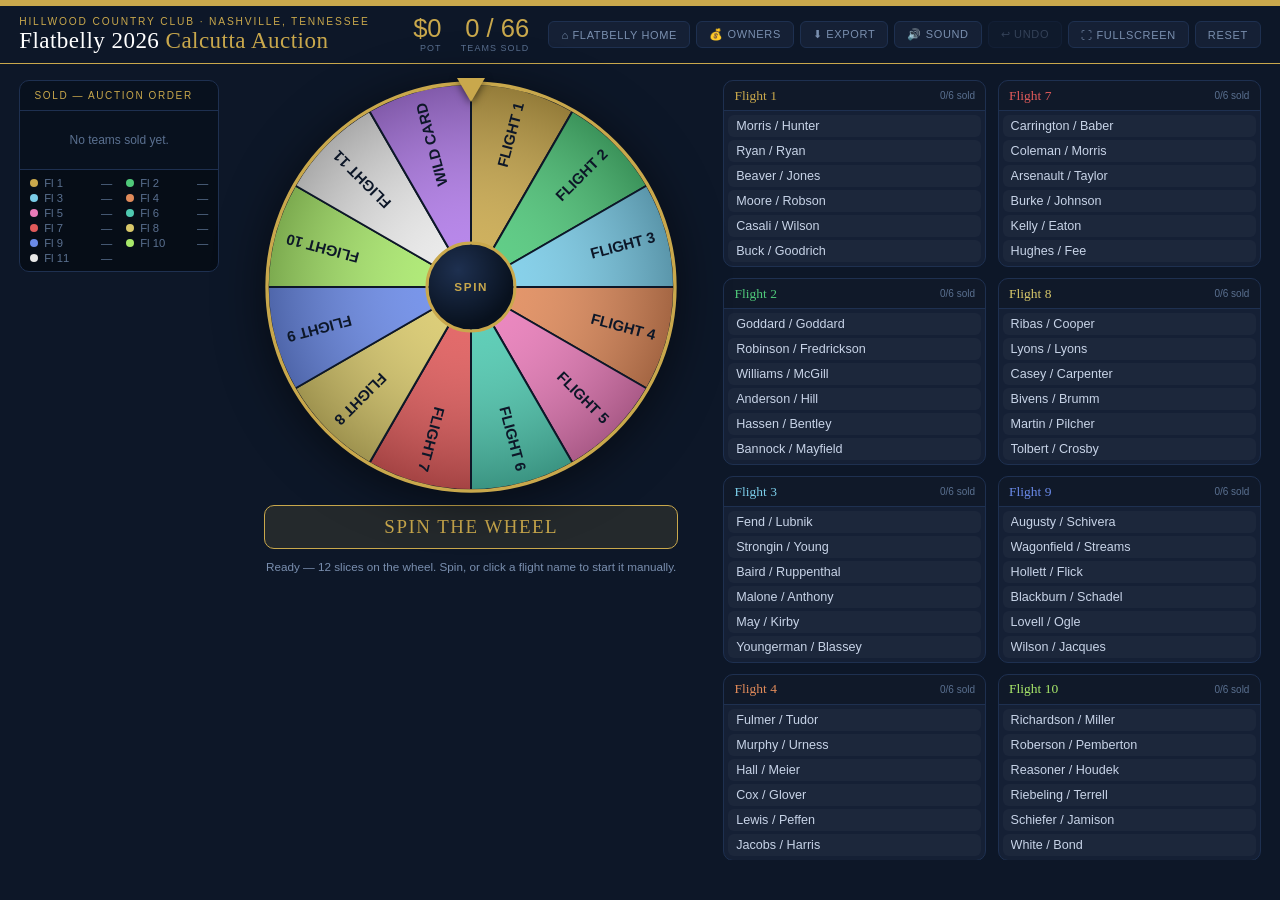
==== commit 37c8500a: "Calcutta wheel: one-click results export Export button copies the full auction result (pick order, t" ====
--- a/calcutta.html
+++ b/calcutta.html
@@ -189,6 +189,7 @@
       <div class="ctl">
         <a class="cbtn" href="index.html" style="text-decoration:none;display:inline-flex;align-items:center;">⌂ Flatbelly Home</a>
         <button class="cbtn" id="ownersBtn">💰 Owners</button>
+        <button class="cbtn" id="exportBtn">⬇ Export</button>
         <button class="cbtn" id="soundBtn">🔊 Sound</button>
         <button class="cbtn" id="undoBtn">↩ Undo</button>
         <button class="cbtn" id="fsBtn">⛶ Fullscreen</button>
@@ -1037,6 +1038,26 @@
 document.getElementById('undoBtn').addEventListener('click', e=>{ undo(); e.currentTarget.blur(); });
 document.getElementById('soundBtn').addEventListener('click', e=>{ soundOn = !soundOn; save(); render(); e.currentTarget.blur(); });
 document.getElementById('ownersBtn').addEventListener('click', e=>{ showOwners = !showOwners; render(); e.currentTarget.blur(); });
+// Export the full auction result (copies to clipboard + downloads a JSON file)
+// so the ownership board can be rebuilt as a shareable page.
+document.getElementById('exportBtn').addEventListener('click', e=>{
+  e.currentTarget.blur();
+  const rows = state.picks.map((p,i)=>{
+    const t = T(p.num);
+    return { pick:i+1, team:p.num, flight:t.flight, member:t.member, guest:t.guest,
+             club:t.club, index:t.hcp, buyer:p.buyer || '', amount:p.amount != null ? p.amount : null };
+  });
+  const text = JSON.stringify({ event:'2026 Flatbelly Calcutta', pot: potTotal(),
+    teamsSold: state.picks.length, results: rows, overrides: state.overrides }, null, 1);
+  try { navigator.clipboard.writeText(text); } catch(err){}
+  try {
+    const blob = new Blob([text], {type:'application/json'});
+    const a = document.createElement('a');
+    a.href = URL.createObjectURL(blob); a.download = 'flatbelly-calcutta-results.json';
+    a.click(); URL.revokeObjectURL(a.href);
+  } catch(err){}
+  alert('Auction results copied to the clipboard (and downloaded as flatbelly-calcutta-results.json).\n\nPaste them into the Claude chat to build the ownership board.');
+});
 document.getElementById('resetBtn').addEventListener('click', e=>{
   e.currentTarget.blur();
   if(!confirm('Reset the whole auction board? This clears every pick and spin.')) return;
